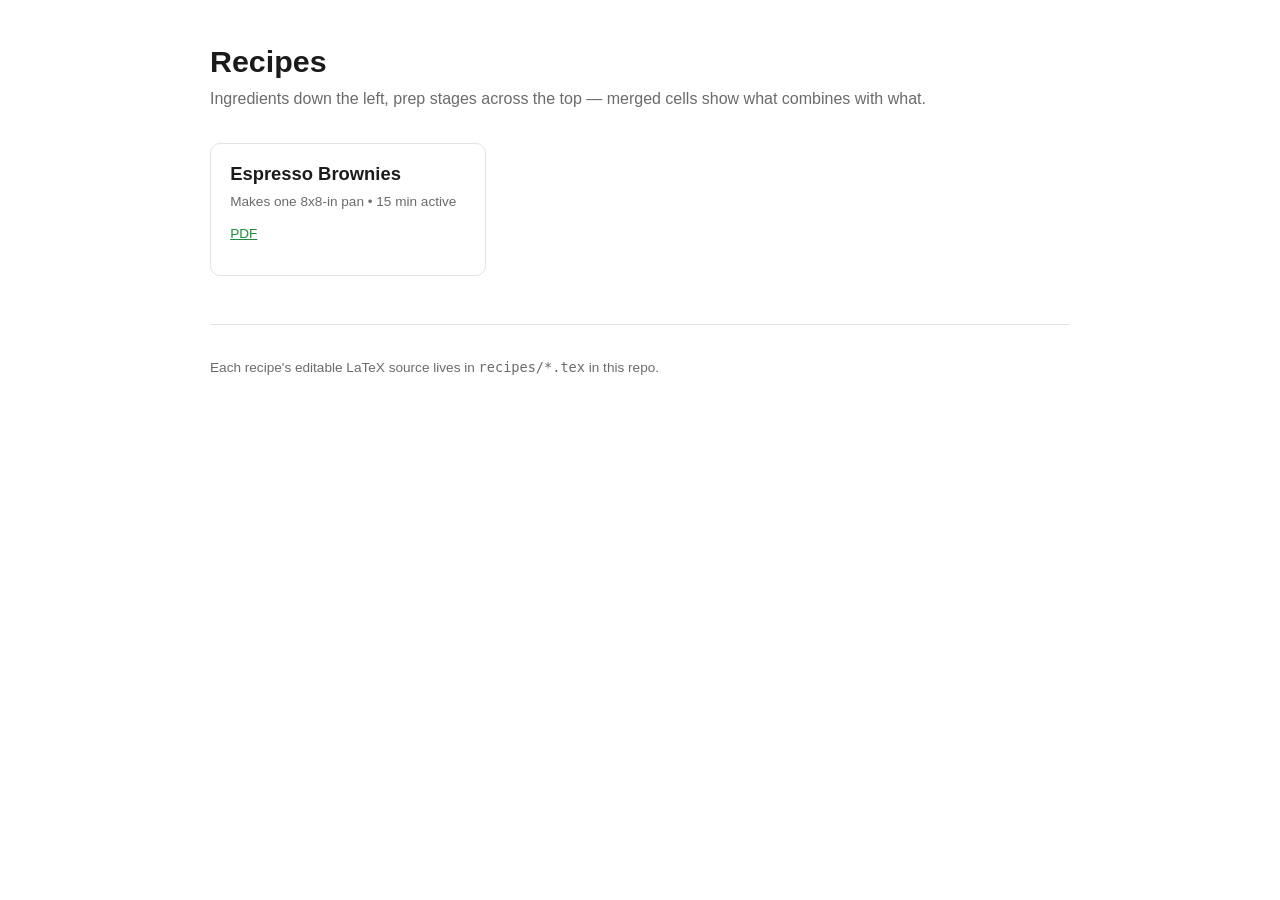
==== docs/index.html @ f6d576d2 "Add HTML/CSS web version for GitHub Pages Hand-written HTML table per recipe mirrors the LaTeX tblr " ====
<!DOCTYPE html>
<html lang="en">
<head>
<meta charset="UTF-8">
<meta name="viewport" content="width=device-width, initial-scale=1">
<title>Recipes</title>
<link rel="stylesheet" href="assets/style.css">
</head>
<body>
<main>
  <header class="page-header">
    <h1>Recipes</h1>
    <p>Ingredients down the left, prep stages across the top &mdash; merged cells show what combines with what.</p>
  </header>

  <ul class="recipe-cards">
    <li>
      <h2><a href="recipes/brownies.html">Espresso Brownies</a></h2>
      <p class="meta">Makes one 8x8-in pan &bull; 15 min active</p>
      <p class="pdf-link"><a href="recipes/brownies.pdf">PDF</a></p>
    </li>
  </ul>

  <footer class="site-footer">
    <p>Each recipe's editable LaTeX source lives in <code>recipes/*.tex</code> in this repo.</p>
  </footer>
</main>
</body>
</html>
---- docs/assets/style.css ----
:root {
  --accent: #1e8e3e;
  --ink: #1b1b1b;
  --ink-dim: #6b6b6b;
  --bg: #ffffff;
  --card-bg: #ffffff;
  --card-border: #e3e3e3;
  --font: -apple-system, BlinkMacSystemFont, "Segoe UI", Roboto,
    "Helvetica Neue", Arial, sans-serif;
}

@media (prefers-color-scheme: dark) {
  :root {
    --ink: #ececec;
    --ink-dim: #a3a3a3;
    --bg: #14171a;
    --card-bg: #1b1f23;
    --card-border: #2c3136;
  }
}

* {
  box-sizing: border-box;
}

body {
  margin: 0;
  padding: 2.5rem 1.25rem 4rem;
  background: var(--bg);
  color: var(--ink);
  font-family: var(--font);
  line-height: 1.4;
}

main {
  max-width: 860px;
  margin: 0 auto;
}

a {
  color: var(--accent);
}

header.page-header {
  margin-bottom: 2rem;
}

header.page-header h1 {
  margin: 0 0 0.35rem;
  font-size: 1.9rem;
}

header.page-header p {
  margin: 0;
  color: var(--ink-dim);
}

/* ---- index card grid ---- */

.recipe-cards {
  list-style: none;
  margin: 0;
  padding: 0;
  display: grid;
  grid-template-columns: repeat(auto-fill, minmax(220px, 1fr));
  gap: 1rem;
}

.recipe-cards li {
  border: 1px solid var(--card-border);
  border-radius: 10px;
  background: var(--card-bg);
  padding: 1.1rem 1.2rem;
}

.recipe-cards h2 {
  margin: 0 0 0.3rem;
  font-size: 1.15rem;
}

.recipe-cards h2 a {
  text-decoration: none;
  color: inherit;
}

.recipe-cards h2 a:hover {
  color: var(--accent);
}

.recipe-cards .meta {
  margin: 0 0 0.6rem;
  font-size: 0.85rem;
  color: var(--ink-dim);
}

.recipe-cards .pdf-link {
  font-size: 0.85rem;
}

/* ---- recipe page ---- */

.recipe-header h1 {
  margin: 0 0 0.35rem;
  font-size: 1.7rem;
}

.recipe-header .meta {
  margin: 0 0 1.5rem;
  color: var(--ink-dim);
  font-size: 0.95rem;
}

.recipe-header .meta .sep {
  margin: 0 0.5em;
}

.grid-wrap {
  overflow-x: auto;
  border: 1px solid var(--accent);
  border-radius: 4px;
}

table.recipe-grid {
  border-collapse: collapse;
  width: 100%;
  min-width: 560px;
  font-size: 0.95rem;
}

table.recipe-grid td {
  border: 1px solid var(--accent);
  padding: 0.55rem 0.7rem;
  vertical-align: middle;
}

table.recipe-grid td.banner {
  text-align: center;
  font-weight: 700;
}

table.recipe-grid td.ingredient {
  text-align: left;
}

table.recipe-grid td.stage {
  text-align: center;
  font-weight: 700;
  white-space: nowrap;
}

table.recipe-grid td.stage.bake {
  white-space: normal;
  max-width: 8rem;
}

.back-link {
  display: inline-block;
  margin-top: 1.75rem;
  font-size: 0.9rem;
}

footer.site-footer {
  margin-top: 3rem;
  padding-top: 1.25rem;
  border-top: 1px solid var(--card-border);
  color: var(--ink-dim);
  font-size: 0.85rem;
}
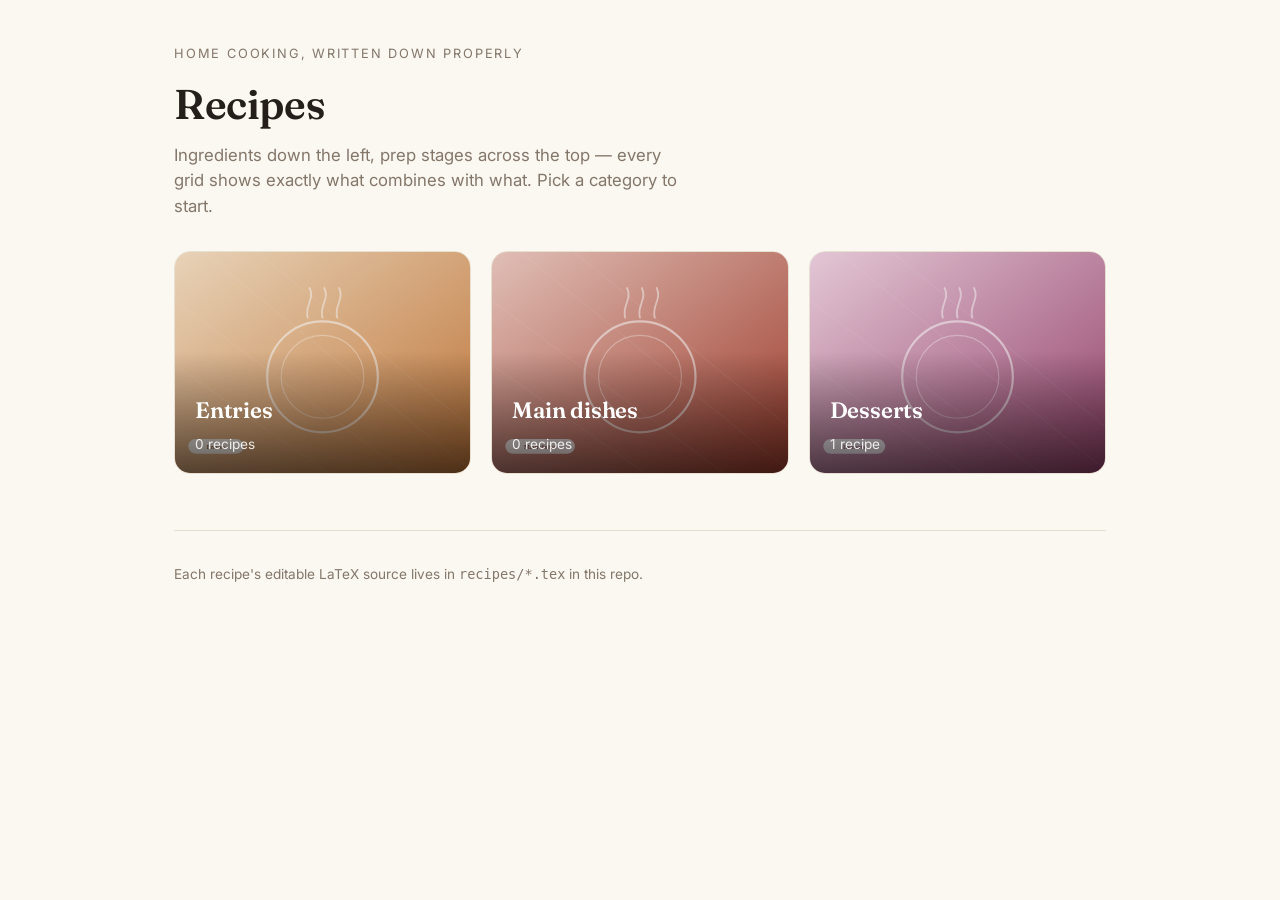
==== commit c546eb5c: "Redesign web version with categories and photos Landing page now shows three category tiles (Entries" ====
--- a/docs/index.html
+++ b/docs/index.html
@@ -4,20 +4,46 @@
 <meta charset="UTF-8">
 <meta name="viewport" content="width=device-width, initial-scale=1">
 <title>Recipes</title>
+<link rel="preconnect" href="https://fonts.googleapis.com">
+<link rel="preconnect" href="https://fonts.gstatic.com" crossorigin>
+<link href="https://fonts.googleapis.com/css2?family=Fraunces:wght@500;600&family=Inter:wght@400;500&display=swap" rel="stylesheet">
 <link rel="stylesheet" href="assets/style.css">
 </head>
 <body>
 <main>
-  <header class="page-header">
+  <header class="site-header">
+    <p class="eyebrow">Home cooking, written down properly</p>
     <h1>Recipes</h1>
-    <p>Ingredients down the left, prep stages across the top &mdash; merged cells show what combines with what.</p>
+    <p class="lede">Ingredients down the left, prep stages across the top — every grid shows exactly what combines with what. Pick a category to start.</p>
   </header>
 
-  <ul class="recipe-cards">
+  <ul class="category-grid">
     <li>
-      <h2><a href="recipes/brownies.html">Espresso Brownies</a></h2>
-      <p class="meta">Makes one 8x8-in pan &bull; 15 min active</p>
-      <p class="pdf-link"><a href="recipes/brownies.pdf">PDF</a></p>
+      <a class="category-tile" href="categories/entries.html">
+        <img src="assets/images/placeholder-entries.svg" alt="">
+        <span class="tile-label">
+          <h2>Entries</h2>
+          <span class="count">0 recipes</span>
+        </span>
+      </a>
+    </li>
+    <li>
+      <a class="category-tile" href="categories/main-dishes.html">
+        <img src="assets/images/placeholder-mains.svg" alt="">
+        <span class="tile-label">
+          <h2>Main dishes</h2>
+          <span class="count">0 recipes</span>
+        </span>
+      </a>
+    </li>
+    <li>
+      <a class="category-tile" href="categories/desserts.html">
+        <img src="assets/images/placeholder-desserts.svg" alt="">
+        <span class="tile-label">
+          <h2>Desserts</h2>
+          <span class="count">1 recipe</span>
+        </span>
+      </a>
     </li>
   </ul>
 
--- a/docs/assets/style.css
+++ b/docs/assets/style.css
@@ -1,21 +1,31 @@
 :root {
-  --accent: #1e8e3e;
-  --ink: #1b1b1b;
-  --ink-dim: #6b6b6b;
-  --bg: #ffffff;
-  --card-bg: #ffffff;
-  --card-border: #e3e3e3;
-  --font: -apple-system, BlinkMacSystemFont, "Segoe UI", Roboto,
-    "Helvetica Neue", Arial, sans-serif;
+  --paper: #fbf7f1;
+  --card: #ffffff;
+  --ink: #241f1a;
+  --ink-dim: #83776a;
+  --line: #e7dfd2;
+  --line-soft: #f0e9dd;
+
+  --entries: #c97c3d;
+  --entries-tint: #f4dec2;
+  --mains: #a6402f;
+  --mains-tint: #eccac0;
+  --desserts: #9c4670;
+  --desserts-tint: #efd2e1;
+
+  --font-display: "Fraunces", Georgia, "Times New Roman", serif;
+  --font-body: "Inter", -apple-system, BlinkMacSystemFont, "Segoe UI", Roboto,
+    sans-serif;
 }
 
 @media (prefers-color-scheme: dark) {
   :root {
-    --ink: #ececec;
-    --ink-dim: #a3a3a3;
-    --bg: #14171a;
-    --card-bg: #1b1f23;
-    --card-border: #2c3136;
+    --paper: #15130f;
+    --card: #1f1b16;
+    --ink: #f2ece2;
+    --ink-dim: #a89e8f;
+    --line: #342d24;
+    --line-soft: #241f19;
   }
 }
 
@@ -25,87 +35,224 @@
 
 body {
   margin: 0;
-  padding: 2.5rem 1.25rem 4rem;
-  background: var(--bg);
+  background: var(--paper);
   color: var(--ink);
-  font-family: var(--font);
-  line-height: 1.4;
+  font-family: var(--font-body);
+  line-height: 1.5;
+  -webkit-font-smoothing: antialiased;
 }
 
 main {
-  max-width: 860px;
+  max-width: 980px;
   margin: 0 auto;
+  padding: 0 1.5rem 4rem;
 }
 
 a {
-  color: var(--accent);
-}
-
-header.page-header {
-  margin-bottom: 2rem;
-}
-
-header.page-header h1 {
-  margin: 0 0 0.35rem;
-  font-size: 1.9rem;
-}
-
-header.page-header p {
-  margin: 0;
-  color: var(--ink-dim);
-}
-
-/* ---- index card grid ---- */
+  color: inherit;
+}
+
+h1, h2, h3 {
+  font-family: var(--font-display);
+  font-weight: 600;
+  letter-spacing: -0.01em;
+}
+
+/* ---- site header / breadcrumb ---- */
+
+.site-header {
+  padding: 2.75rem 0 2rem;
+}
+
+.site-header .eyebrow {
+  margin: 0 0 0.6rem;
+  font-size: 0.8rem;
+  letter-spacing: 0.14em;
+  text-transform: uppercase;
+  color: var(--ink-dim);
+}
+
+.site-header h1 {
+  margin: 0 0 0.5rem;
+  font-size: clamp(2rem, 4vw, 2.6rem);
+}
+
+.site-header p.lede {
+  margin: 0;
+  max-width: 46ch;
+  color: var(--ink-dim);
+  font-size: 1.05rem;
+}
+
+.crumbs {
+  padding: 1.75rem 0 0;
+  font-size: 0.9rem;
+  color: var(--ink-dim);
+}
+
+.crumbs a {
+  text-decoration: none;
+  border-bottom: 1px solid var(--line);
+}
+
+.crumbs a:hover {
+  border-color: currentColor;
+}
+
+/* ---- category tiles (index page) ---- */
+
+.category-grid {
+  list-style: none;
+  margin: 0;
+  padding: 0;
+  display: grid;
+  grid-template-columns: repeat(auto-fit, minmax(240px, 1fr));
+  gap: 1.25rem;
+}
+
+.category-tile {
+  position: relative;
+  display: block;
+  border-radius: 16px;
+  overflow: hidden;
+  aspect-ratio: 4 / 3;
+  text-decoration: none;
+  color: #fff;
+  border: 1px solid var(--line);
+  transition: transform 0.18s ease;
+}
+
+.category-tile:hover {
+  transform: translateY(-3px);
+}
+
+.category-tile img {
+  position: absolute;
+  inset: 0;
+  width: 100%;
+  height: 100%;
+  object-fit: cover;
+}
+
+.category-tile::after {
+  content: "";
+  position: absolute;
+  inset: 0;
+  background: linear-gradient(0deg, rgba(0, 0, 0, 0.62) 0%, rgba(0, 0, 0, 0.05) 55%);
+}
+
+.category-tile .tile-label {
+  position: absolute;
+  left: 1.25rem;
+  right: 1.25rem;
+  bottom: 1.1rem;
+  z-index: 1;
+}
+
+.category-tile .tile-label h2 {
+  margin: 0 0 0.2rem;
+  font-size: 1.4rem;
+  color: #fff;
+}
+
+.category-tile .tile-label .count {
+  font-size: 0.85rem;
+  opacity: 0.88;
+}
+
+/* ---- recipe card grid (category pages) ---- */
 
 .recipe-cards {
   list-style: none;
   margin: 0;
   padding: 0;
   display: grid;
-  grid-template-columns: repeat(auto-fill, minmax(220px, 1fr));
-  gap: 1rem;
+  grid-template-columns: repeat(auto-fill, minmax(230px, 1fr));
+  gap: 1.5rem;
 }
 
 .recipe-cards li {
-  border: 1px solid var(--card-border);
-  border-radius: 10px;
-  background: var(--card-bg);
-  padding: 1.1rem 1.2rem;
-}
-
-.recipe-cards h2 {
-  margin: 0 0 0.3rem;
-  font-size: 1.15rem;
-}
-
-.recipe-cards h2 a {
+  background: var(--card);
+  border: 1px solid var(--line);
+  border-radius: 14px;
+  overflow: hidden;
+  transition: transform 0.18s ease, box-shadow 0.18s ease;
+}
+
+.recipe-cards a.card-link {
+  display: block;
   text-decoration: none;
   color: inherit;
 }
 
-.recipe-cards h2 a:hover {
-  color: var(--accent);
+.recipe-cards li:hover {
+  transform: translateY(-3px);
+  box-shadow: 0 10px 24px -14px rgba(0, 0, 0, 0.35);
+}
+
+.recipe-cards .thumb {
+  aspect-ratio: 4 / 3;
+  overflow: hidden;
+}
+
+.recipe-cards .thumb img {
+  width: 100%;
+  height: 100%;
+  object-fit: cover;
+  display: block;
+}
+
+.recipe-cards .card-body {
+  padding: 1rem 1.1rem 1.2rem;
+}
+
+.recipe-cards h3 {
+  margin: 0 0 0.3rem;
+  font-size: 1.1rem;
 }
 
 .recipe-cards .meta {
-  margin: 0 0 0.6rem;
+  margin: 0;
   font-size: 0.85rem;
   color: var(--ink-dim);
 }
 
-.recipe-cards .pdf-link {
-  font-size: 0.85rem;
+.empty-state {
+  border: 1px dashed var(--line);
+  border-radius: 14px;
+  padding: 2.5rem 1.5rem;
+  text-align: center;
+  color: var(--ink-dim);
+}
+
+.empty-state p {
+  margin: 0;
 }
 
 /* ---- recipe page ---- */
 
+.recipe-hero {
+  position: relative;
+  border-radius: 16px;
+  overflow: hidden;
+  aspect-ratio: 16 / 7;
+  margin: 1.75rem 0 1.75rem;
+}
+
+.recipe-hero img {
+  width: 100%;
+  height: 100%;
+  object-fit: cover;
+  display: block;
+}
+
 .recipe-header h1 {
-  margin: 0 0 0.35rem;
-  font-size: 1.7rem;
+  margin: 0 0 0.4rem;
+  font-size: clamp(1.7rem, 3.4vw, 2.3rem);
 }
 
 .recipe-header .meta {
-  margin: 0 0 1.5rem;
+  margin: 0;
   color: var(--ink-dim);
   font-size: 0.95rem;
 }
@@ -116,8 +263,9 @@
 
 .grid-wrap {
   overflow-x: auto;
-  border: 1px solid var(--accent);
-  border-radius: 4px;
+  border: 1px solid var(--cat, var(--ink));
+  border-radius: 8px;
+  margin-top: 1.5rem;
 }
 
 table.recipe-grid {
@@ -125,17 +273,20 @@
   width: 100%;
   min-width: 560px;
   font-size: 0.95rem;
+  background: var(--card);
 }
 
 table.recipe-grid td {
-  border: 1px solid var(--accent);
-  padding: 0.55rem 0.7rem;
+  border: 1px solid var(--cat, var(--ink));
+  padding: 0.6rem 0.8rem;
   vertical-align: middle;
 }
 
 table.recipe-grid td.banner {
   text-align: center;
-  font-weight: 700;
+  font-weight: 600;
+  font-family: var(--font-display);
+  background: var(--line-soft);
 }
 
 table.recipe-grid td.ingredient {
@@ -144,8 +295,9 @@
 
 table.recipe-grid td.stage {
   text-align: center;
-  font-weight: 700;
+  font-weight: 600;
   white-space: nowrap;
+  color: var(--cat, var(--ink));
 }
 
 table.recipe-grid td.stage.bake {
@@ -156,13 +308,34 @@
 .back-link {
   display: inline-block;
   margin-top: 1.75rem;
+  margin-right: 1.25rem;
   font-size: 0.9rem;
+  text-decoration: none;
+  border-bottom: 1px solid var(--line);
+}
+
+.back-link:hover {
+  border-color: currentColor;
 }
 
 footer.site-footer {
-  margin-top: 3rem;
+  margin-top: 3.5rem;
   padding-top: 1.25rem;
-  border-top: 1px solid var(--card-border);
+  border-top: 1px solid var(--line);
   color: var(--ink-dim);
   font-size: 0.85rem;
 }
+
+/* ---- category accent hooks ---- */
+
+.cat-entries {
+  --cat: var(--entries);
+}
+
+.cat-mains {
+  --cat: var(--mains);
+}
+
+.cat-desserts {
+  --cat: var(--desserts);
+}
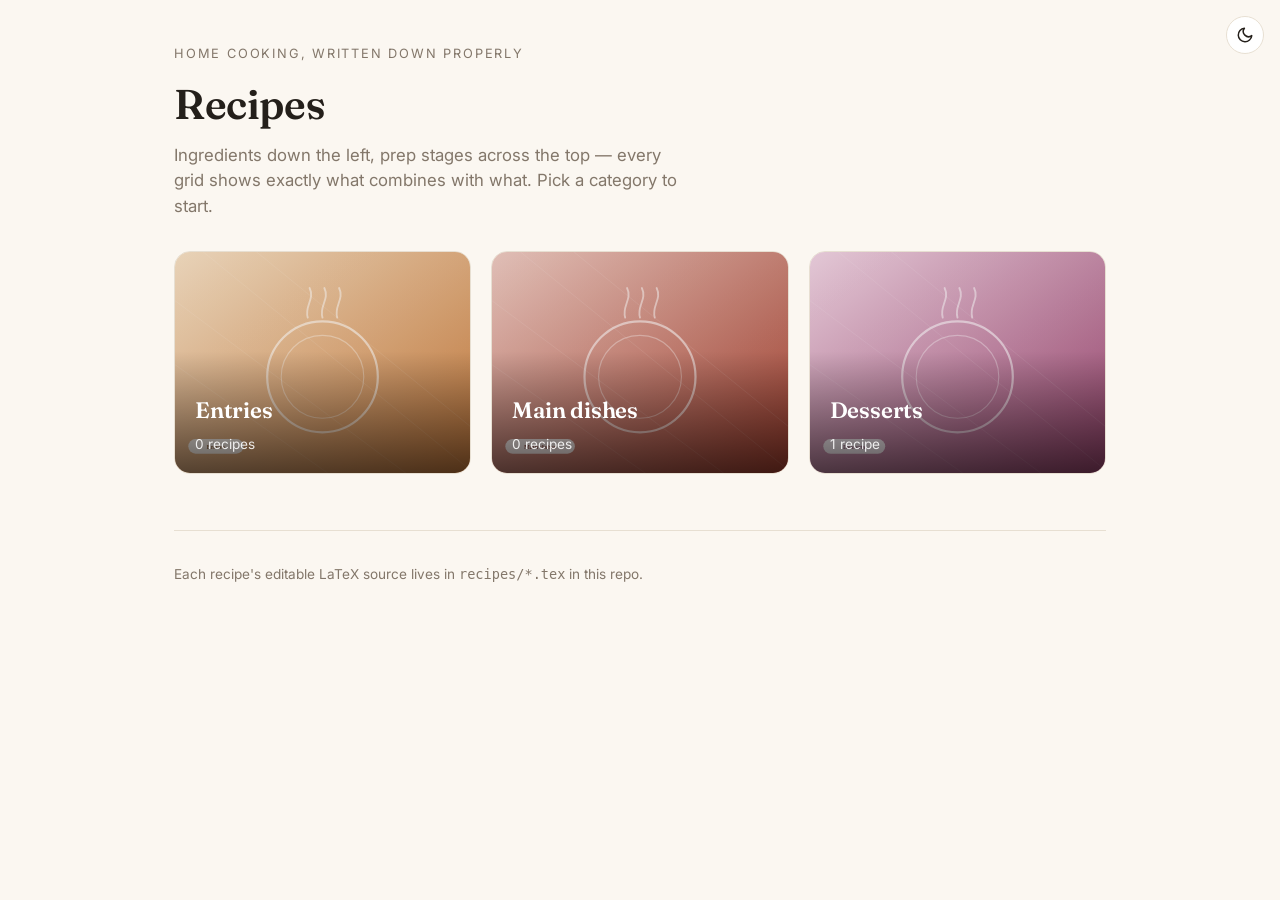
==== commit 993a00cb: "Add manual dark/light theme toggle Site already followed OS color-scheme preference; this adds a top" ====
--- a/docs/index.html
+++ b/docs/index.html
@@ -4,12 +4,17 @@
 <meta charset="UTF-8">
 <meta name="viewport" content="width=device-width, initial-scale=1">
 <title>Recipes</title>
+<script src="assets/theme.js"></script>
 <link rel="preconnect" href="https://fonts.googleapis.com">
 <link rel="preconnect" href="https://fonts.gstatic.com" crossorigin>
 <link href="https://fonts.googleapis.com/css2?family=Fraunces:wght@500;600&family=Inter:wght@400;500&display=swap" rel="stylesheet">
 <link rel="stylesheet" href="assets/style.css">
 </head>
 <body>
+<button id="theme-toggle" class="theme-toggle" type="button" aria-label="Toggle dark mode">
+  <svg class="icon-sun" viewBox="0 0 24 24" fill="none" stroke="currentColor" stroke-width="2" stroke-linecap="round"><circle cx="12" cy="12" r="4"/><path d="M12 2v2M12 20v2M4.9 4.9l1.4 1.4M17.7 17.7l1.4 1.4M2 12h2M20 12h2M4.9 19.1l1.4-1.4M17.7 6.3l1.4-1.4"/></svg>
+  <svg class="icon-moon" viewBox="0 0 24 24" fill="none" stroke="currentColor" stroke-width="2" stroke-linecap="round" stroke-linejoin="round"><path d="M21 12.8A9 9 0 1 1 11.2 3a7 7 0 0 0 9.8 9.8z"/></svg>
+</button>
 <main>
   <header class="site-header">
     <p class="eyebrow">Home cooking, written down properly</p>
--- a/docs/assets/style.css
+++ b/docs/assets/style.css
@@ -19,7 +19,7 @@
 }
 
 @media (prefers-color-scheme: dark) {
-  :root {
+  :root:not([data-theme="light"]) {
     --paper: #15130f;
     --card: #1f1b16;
     --ink: #f2ece2;
@@ -29,6 +29,25 @@
   }
 }
 
+/* Explicit overrides from the theme toggle, regardless of OS preference */
+:root[data-theme="dark"] {
+  --paper: #15130f;
+  --card: #1f1b16;
+  --ink: #f2ece2;
+  --ink-dim: #a89e8f;
+  --line: #342d24;
+  --line-soft: #241f19;
+}
+
+:root[data-theme="light"] {
+  --paper: #fbf7f1;
+  --card: #ffffff;
+  --ink: #241f1a;
+  --ink-dim: #83776a;
+  --line: #e7dfd2;
+  --line-soft: #f0e9dd;
+}
+
 * {
   box-sizing: border-box;
 }
@@ -339,3 +358,67 @@
 .cat-desserts {
   --cat: var(--desserts);
 }
+
+/* ---- theme toggle ---- */
+
+.theme-toggle {
+  position: fixed;
+  top: 1rem;
+  right: 1rem;
+  z-index: 20;
+  width: 38px;
+  height: 38px;
+  padding: 0;
+  display: flex;
+  align-items: center;
+  justify-content: center;
+  border-radius: 50%;
+  border: 1px solid var(--line);
+  background: var(--card);
+  color: var(--ink);
+  cursor: pointer;
+  transition: transform 0.15s ease, background-color 0.15s ease;
+}
+
+.theme-toggle:hover {
+  transform: translateY(-1px);
+  background: var(--line-soft);
+}
+
+.theme-toggle svg {
+  width: 18px;
+  height: 18px;
+}
+
+.theme-toggle .icon-sun {
+  display: none;
+}
+
+.theme-toggle .icon-moon {
+  display: block;
+}
+
+@media (prefers-color-scheme: dark) {
+  :root:not([data-theme="light"]) .theme-toggle .icon-sun {
+    display: block;
+  }
+  :root:not([data-theme="light"]) .theme-toggle .icon-moon {
+    display: none;
+  }
+}
+
+:root[data-theme="dark"] .theme-toggle .icon-sun {
+  display: block;
+}
+
+:root[data-theme="dark"] .theme-toggle .icon-moon {
+  display: none;
+}
+
+:root[data-theme="light"] .theme-toggle .icon-sun {
+  display: none;
+}
+
+:root[data-theme="light"] .theme-toggle .icon-moon {
+  display: block;
+}
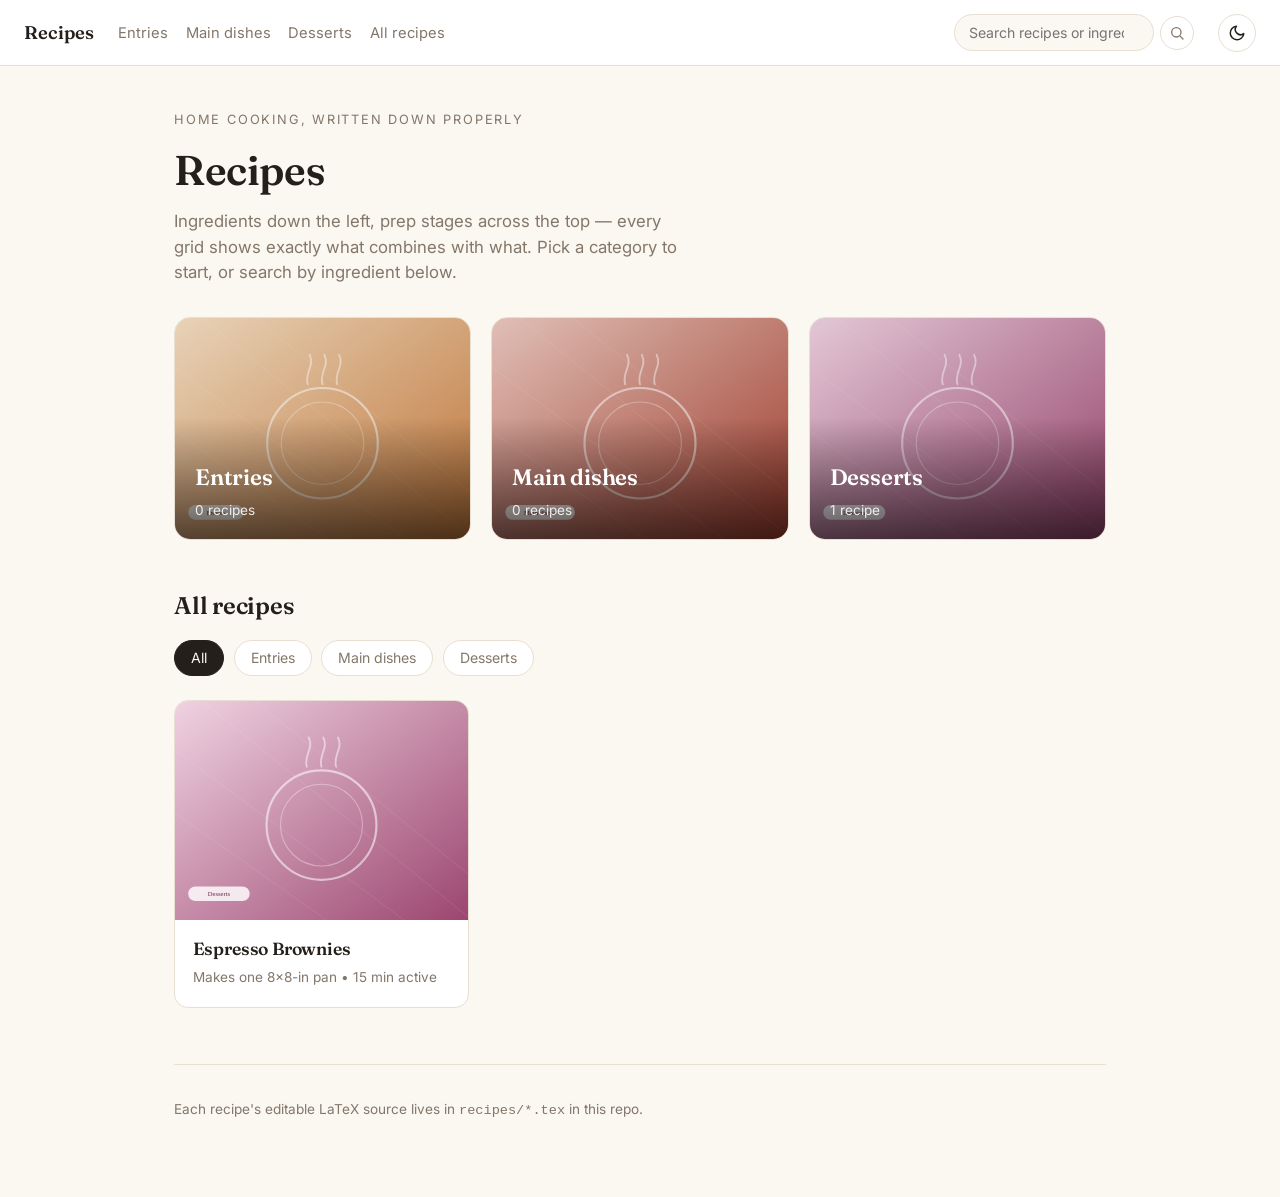
==== commit b9fb6c45: "Add site nav with search/filter, and a pairing section per recipe Every page now shares a persistent" ====
--- a/docs/index.html
+++ b/docs/index.html
@@ -11,15 +11,30 @@
 <link rel="stylesheet" href="assets/style.css">
 </head>
 <body>
-<button id="theme-toggle" class="theme-toggle" type="button" aria-label="Toggle dark mode">
-  <svg class="icon-sun" viewBox="0 0 24 24" fill="none" stroke="currentColor" stroke-width="2" stroke-linecap="round"><circle cx="12" cy="12" r="4"/><path d="M12 2v2M12 20v2M4.9 4.9l1.4 1.4M17.7 17.7l1.4 1.4M2 12h2M20 12h2M4.9 19.1l1.4-1.4M17.7 6.3l1.4-1.4"/></svg>
-  <svg class="icon-moon" viewBox="0 0 24 24" fill="none" stroke="currentColor" stroke-width="2" stroke-linecap="round" stroke-linejoin="round"><path d="M21 12.8A9 9 0 1 1 11.2 3a7 7 0 0 0 9.8 9.8z"/></svg>
-</button>
+<nav class="site-nav">
+  <a class="brand" href="index.html">Recipes</a>
+  <div class="nav-links">
+    <a href="categories/entries.html">Entries</a>
+    <a href="categories/main-dishes.html">Main dishes</a>
+    <a href="categories/desserts.html">Desserts</a>
+    <a href="index.html#all-recipes">All recipes</a>
+  </div>
+  <form class="nav-search" action="index.html" method="get">
+    <input type="search" name="q" placeholder="Search recipes or ingredients…" aria-label="Search recipes or ingredients">
+    <button type="submit" aria-label="Search">
+      <svg viewBox="0 0 24 24" fill="none" stroke="currentColor" stroke-width="2" stroke-linecap="round" stroke-linejoin="round"><circle cx="11" cy="11" r="7"/><path d="M21 21l-4.3-4.3"/></svg>
+    </button>
+  </form>
+  <button id="theme-toggle" class="theme-toggle" type="button" aria-label="Toggle dark mode">
+    <svg class="icon-sun" viewBox="0 0 24 24" fill="none" stroke="currentColor" stroke-width="2" stroke-linecap="round"><circle cx="12" cy="12" r="4"/><path d="M12 2v2M12 20v2M4.9 4.9l1.4 1.4M17.7 17.7l1.4 1.4M2 12h2M20 12h2M4.9 19.1l1.4-1.4M17.7 6.3l1.4-1.4"/></svg>
+    <svg class="icon-moon" viewBox="0 0 24 24" fill="none" stroke="currentColor" stroke-width="2" stroke-linecap="round" stroke-linejoin="round"><path d="M21 12.8A9 9 0 1 1 11.2 3a7 7 0 0 0 9.8 9.8z"/></svg>
+  </button>
+</nav>
 <main>
   <header class="site-header">
     <p class="eyebrow">Home cooking, written down properly</p>
     <h1>Recipes</h1>
-    <p class="lede">Ingredients down the left, prep stages across the top — every grid shows exactly what combines with what. Pick a category to start.</p>
+    <p class="lede">Ingredients down the left, prep stages across the top — every grid shows exactly what combines with what. Pick a category to start, or search by ingredient below.</p>
   </header>
 
   <ul class="category-grid">
@@ -52,9 +67,26 @@
     </li>
   </ul>
 
+  <section id="all-recipes" class="all-recipes">
+    <h2>All recipes</h2>
+    <div class="filter-bar">
+      <div class="chip-group" role="group" aria-label="Filter by category">
+        <button class="chip" data-cat="all" type="button">All</button>
+        <button class="chip" data-cat="entries" type="button">Entries</button>
+        <button class="chip" data-cat="main-dishes" type="button">Main dishes</button>
+        <button class="chip" data-cat="desserts" type="button">Desserts</button>
+      </div>
+    </div>
+    <ul class="recipe-cards" id="search-results"></ul>
+    <div class="empty-state" id="no-results" hidden>
+      <p>No recipes match your search.</p>
+    </div>
+  </section>
+
   <footer class="site-footer">
     <p>Each recipe's editable LaTeX source lives in <code>recipes/*.tex</code> in this repo.</p>
   </footer>
 </main>
+<script src="assets/search.js"></script>
 </body>
 </html>
--- a/docs/assets/style.css
+++ b/docs/assets/style.css
@@ -359,13 +359,162 @@
   --cat: var(--desserts);
 }
 
+/* ---- site nav ---- */
+
+.site-nav {
+  position: sticky;
+  top: 0;
+  z-index: 30;
+  display: flex;
+  flex-wrap: wrap;
+  align-items: center;
+  gap: 0.75rem 1.5rem;
+  padding: 0.85rem 1.5rem;
+  background: var(--card);
+  border-bottom: 1px solid var(--line);
+}
+
+.site-nav .brand {
+  font-family: var(--font-display);
+  font-weight: 600;
+  font-size: 1.15rem;
+  text-decoration: none;
+  color: var(--ink);
+  white-space: nowrap;
+}
+
+.site-nav .nav-links {
+  display: flex;
+  gap: 1.1rem;
+  flex-wrap: wrap;
+}
+
+.site-nav .nav-links a {
+  text-decoration: none;
+  color: var(--ink-dim);
+  font-size: 0.92rem;
+}
+
+.site-nav .nav-links a:hover {
+  color: var(--ink);
+}
+
+.site-nav .nav-search {
+  margin-left: auto;
+  display: flex;
+  align-items: center;
+  gap: 0.4rem;
+}
+
+.site-nav .nav-search input[type="search"] {
+  font: inherit;
+  font-size: 0.88rem;
+  padding: 0.45rem 0.9rem;
+  border-radius: 999px;
+  border: 1px solid var(--line);
+  background: var(--paper);
+  color: var(--ink);
+  width: 200px;
+  max-width: 40vw;
+}
+
+.site-nav .nav-search input[type="search"]:focus {
+  outline: 2px solid var(--cat, var(--ink-dim));
+  outline-offset: 1px;
+}
+
+.site-nav .nav-search button {
+  flex: none;
+  width: 34px;
+  height: 34px;
+  padding: 0;
+  display: flex;
+  align-items: center;
+  justify-content: center;
+  border-radius: 50%;
+  border: 1px solid var(--line);
+  background: var(--card);
+  color: var(--ink-dim);
+  cursor: pointer;
+}
+
+.site-nav .nav-search button:hover {
+  color: var(--ink);
+  background: var(--line-soft);
+}
+
+.site-nav .nav-search button svg {
+  width: 16px;
+  height: 16px;
+}
+
+/* ---- category + search filter bar (index page) ---- */
+
+.all-recipes {
+  margin-top: 3rem;
+}
+
+.all-recipes h2 {
+  margin: 0 0 1rem;
+  font-size: 1.5rem;
+}
+
+.filter-bar {
+  margin-bottom: 1.5rem;
+}
+
+.chip-group {
+  display: flex;
+  flex-wrap: wrap;
+  gap: 0.6rem;
+}
+
+.chip {
+  font: inherit;
+  font-size: 0.88rem;
+  padding: 0.4rem 1rem;
+  border-radius: 999px;
+  border: 1px solid var(--line);
+  background: var(--card);
+  color: var(--ink-dim);
+  cursor: pointer;
+}
+
+.chip:hover {
+  color: var(--ink);
+}
+
+.chip.is-active {
+  background: var(--ink);
+  border-color: var(--ink);
+  color: var(--paper);
+}
+
+/* ---- pairing ---- */
+
+.pairing {
+  margin-top: 2rem;
+  padding: 1.25rem 1.4rem;
+  background: var(--card);
+  border: 1px solid var(--line);
+  border-left: 4px solid var(--cat, var(--ink));
+  border-radius: 10px;
+}
+
+.pairing h2 {
+  margin: 0 0 0.4rem;
+  font-size: 1.1rem;
+}
+
+.pairing p {
+  margin: 0;
+  color: var(--ink-dim);
+}
+
 /* ---- theme toggle ---- */
 
 .theme-toggle {
-  position: fixed;
-  top: 1rem;
-  right: 1rem;
-  z-index: 20;
+  flex: none;
   width: 38px;
   height: 38px;
   padding: 0;
